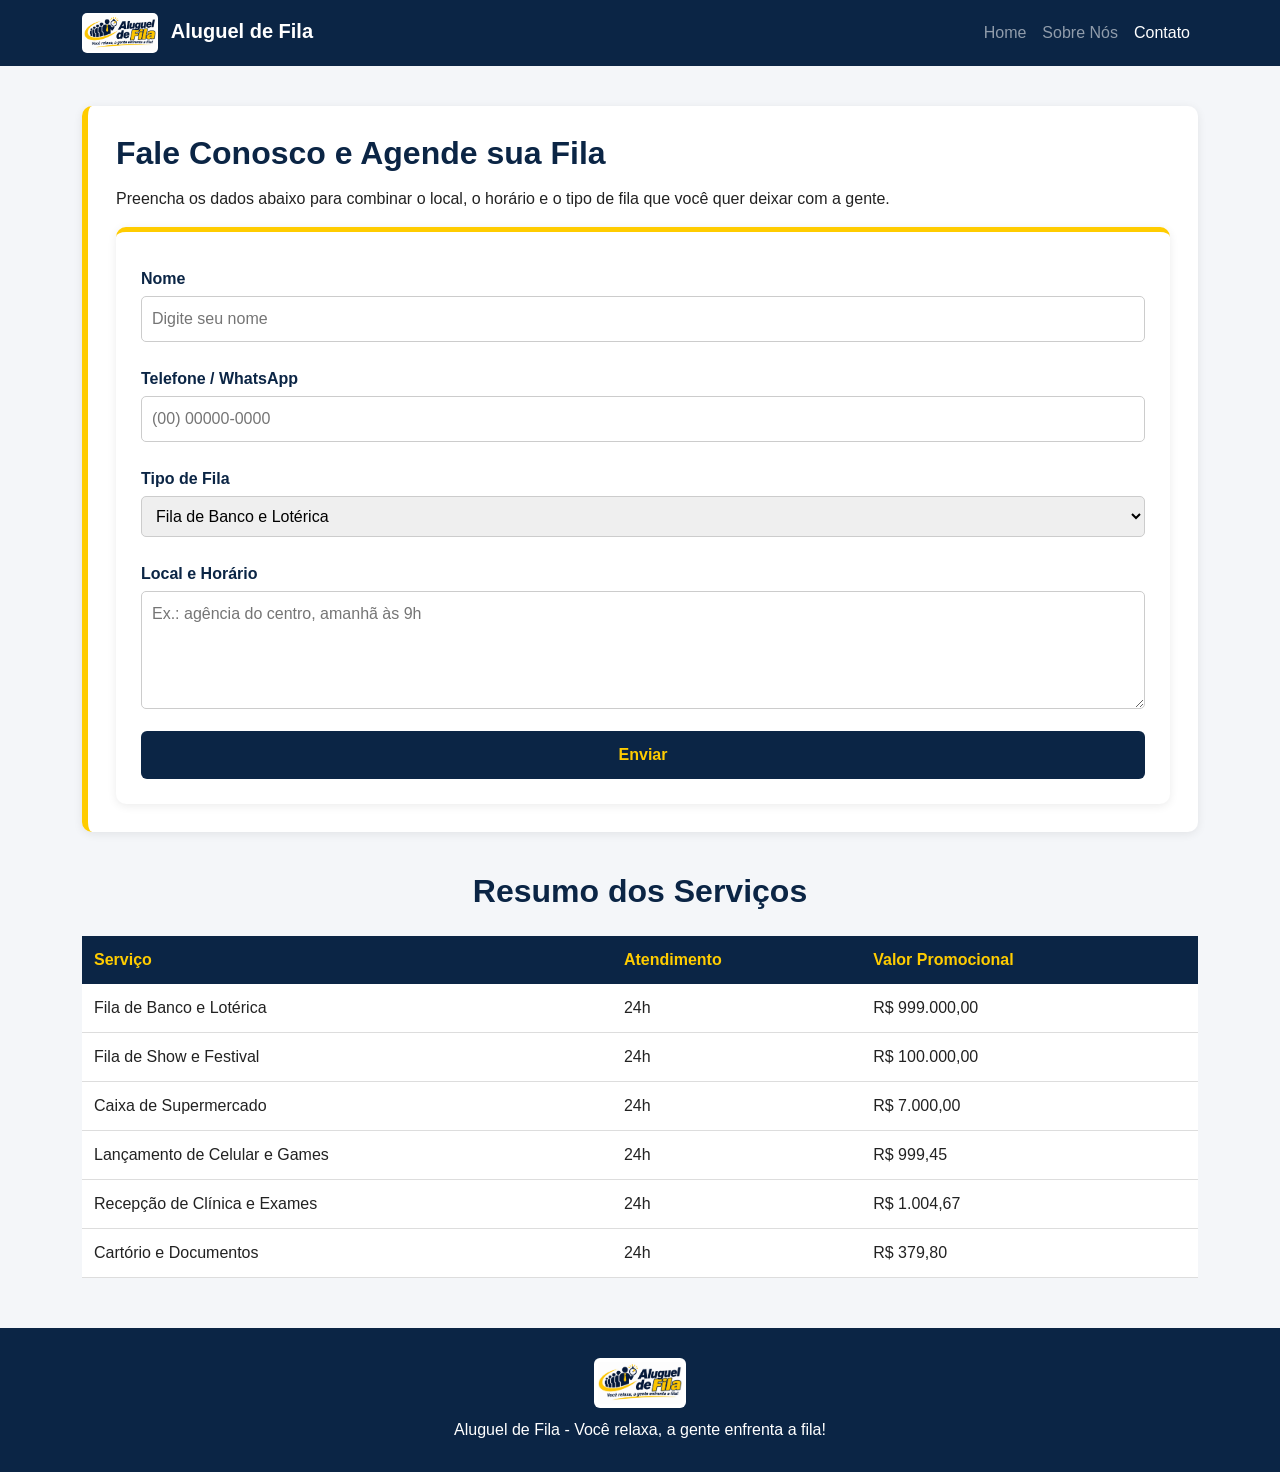
==== pages/contato.html @ 127860b2 "Estilização das páginas" ====
<!DOCTYPE html>
<html lang="pt-BR">
<head>
    <meta charset="UTF-8">
    <meta name="viewport" content="width=device-width, initial-scale=1.0">
    <title>Aluguel de Fila - Contato</title>
    <link href="https://cdn.jsdelivr.net/npm/bootstrap@5.3.0/dist/css/bootstrap.min.css" rel="stylesheet">
    <link rel="stylesheet" href="../style/style.css">
</head>
<body>

    <header>
        <nav class="navbar navbar-expand-lg navbar-dark">
            <div class="container">
                <a class="navbar-brand" href="../index.html">
                    <img src="../img/logo.jpg" alt="Logo Aluguel de Fila">
                    Aluguel de Fila
                </a>
                <button class="navbar-toggler" type="button" data-bs-toggle="collapse" data-bs-target="#menuNavegacao">
                    <span class="navbar-toggler-icon"></span>
                </button>
                <div class="collapse navbar-collapse" id="menuNavegacao">
                    <ul class="navbar-nav ms-auto">
                        <li class="nav-item">
                            <a class="nav-link" href="../index.html">Home</a>
                        </li>
                        <li class="nav-item">
                            <a class="nav-link" href="../pages/sobre.html">Sobre Nós</a>
                        </li>
                        <li class="nav-item">
                            <a class="nav-link active" href="../pages/contato.html">Contato</a>
                        </li>
                    </ul>
                </div>
            </div>
        </nav>
    </header>

    <main class="container">
        <section id="contato-box">
            <h2>Fale Conosco e Agende sua Fila</h2>
            <p>Preencha os dados abaixo para combinar o local, o horário e o tipo de fila que você quer deixar com a gente.</p>

            <form>
                <label for="nome">Nome</label>
                <input type="text" id="nome" placeholder="Digite seu nome">

                <label for="telefone">Telefone / WhatsApp</label>
                <input type="text" id="telefone" placeholder="(00) 00000-0000">

                <label for="servico">Tipo de Fila</label>
                <select id="servico">
                    <option>Fila de Banco e Lotérica</option>
                    <option>Grade de Show e Festival</option>
                    <option>Caixa de Supermercado</option>
                    <option>Lançamento de Celular e Games</option>
                    <option>Recepção de Clínica e Exames</option>
                    <option>Cartório e Documentos</option>
                </select>

                <label for="mensagem">Local e Horário</label>
                <textarea id="mensagem" rows="4" placeholder="Ex.: agência do centro, amanhã às 9h"></textarea>

                <button>Enviar</button>
            </form>
        </section>

        <section id="tabela-precos">
            <h2>Resumo dos Serviços</h2>
            <table>
                <thead>
                    <tr>
                        <th>Serviço</th>
                        <th>Atendimento</th>
                        <th>Valor Promocional</th>
                    </tr>
                </thead>
                <tbody>
                    <tr>
                        <td>Fila de Banco e Lotérica</td>
                        <td>24h</td>
                        <td>R$ 999.000,00</td>
                    </tr>
                    <tr>
                        <td>Fila de Show e Festival</td>
                        <td>24h</td>
                        <td>R$ 100.000,00</td>
                    </tr>
                    <tr>
                        <td>Caixa de Supermercado</td>
                        <td>24h</td>
                        <td>R$ 7.000,00</td>
                    </tr>
                    <tr>
                        <td>Lançamento de Celular e Games</td>
                        <td>24h</td>
                        <td>R$ 999,45</td>
                    </tr>
                    <tr>
                        <td>Recepção de Clínica e Exames</td>
                        <td>24h</td>
                        <td>R$ 1.004,67</td>
                    </tr>
                    <tr>
                        <td>Cartório e Documentos</td>
                        <td>24h</td>
                        <td>R$ 379,80</td>
                    </tr>
                </tbody>
            </table>
        </section>
    </main>

    <footer>
        <img src="../img/logo.jpg" alt="Logo Aluguel de Fila">
        <p>Aluguel de Fila - Você relaxa, a gente enfrenta a fila!</p>
    </footer>

    <script src="https://cdn.jsdelivr.net/npm/bootstrap@5.3.0/dist/js/bootstrap.bundle.min.js"></script>
</body>
</html>
---- style/style.css ----
body {
    font-family: Arial, Helvetica, sans-serif;
    background-color: #f4f6f9;
    color: #222222;
    margin: 0;
    padding: 0;
}

header {
    background-color: #0b2545;
}

nav a {
    color: #ffffff;
    font-weight: bold;
}

nav a:hover {
    color: #ffcc00;
}

nav img {
    height: 40px;
    width: auto;
    background-color: #ffffff;
    padding: 2px;
    border-radius: 5px;
    margin-right: 8px;
}

#topo-banner {
    position: relative;
    width: 100%;
}

#topo-banner img:first-child {
    width: 100%;
    height: 380px;
    object-fit: cover;
    display: block;
}

#topo-banner img:nth-child(2) {
    position: absolute;
    top: 15px;
    right: 15px;
    width: 105px;
    height: auto;
    background-color: #ffffff;
    padding: 6px;
    border-radius: 8px;
    box-shadow: 0 4px 8px rgba(0, 0, 0, 0.35);
}

#topo-banner h2 {
    position: absolute;
    bottom: 14px;
    left: 16px;
    transform: none;
    background-color: #0b2545;
    color: #ffcc00;
    padding: 8px 14px;
    border: 2px solid #ffcc00;
    border-radius: 6px;
    font-size: 15px;
    font-weight: bold;
    text-align: left;
    margin: 0;
    max-width: 310px;
}

section {
    margin-top: 40px;
    margin-bottom: 40px;
}

#sobre-empresa,
#historia-empresa,
#sobre-topo,
#contato-box {
    background-color: #ffffff;
    padding: 28px;
    border-radius: 10px;
    border-left: 6px solid #ffcc00;
    box-shadow: 0 2px 10px rgba(0, 0, 0, 0.08);
}

#sobre-topo {
    text-align: center;
    border-left: none;
    border-bottom: 5px solid #ffcc00;
}

#sobre-topo h1 {
    color: #0b2545;
    font-weight: bold;
    margin-bottom: 8px;
}

#sobre-empresa h2,
#historia-empresa h2,
#contato-box h2 {
    color: #0b2545;
    font-weight: bold;
    margin-bottom: 15px;
}

#sobre-empresa img,
#sobre-topo img {
    max-width: 160px;
    height: auto;
    display: block;
    margin-top: 15px;
}

#sobre-topo img {
    margin-left: auto;
    margin-right: auto;
}

#vantagens h2,
#servicos h2,
#missao-visao h2,
#como-funciona h2,
#tabela-precos h2 {
    color: #0b2545;
    font-weight: bold;
    text-align: center;
    margin-bottom: 25px;
}

#vantagens > div,
#missao-visao > div {
    display: grid;
    grid-template-columns: repeat(3, 1fr);
    gap: 20px;
}

#vantagens > div > div,
#missao-visao > div > div {
    background-color: #ffffff;
    padding: 20px;
    border-radius: 8px;
    border-top: 4px solid #ffcc00;
    box-shadow: 0 2px 8px rgba(0, 0, 0, 0.08);
}

#vantagens h3,
#missao-visao h3 {
    color: #0b2545;
    font-size: 19px;
    font-weight: bold;
}

#servicos .row > div,
#como-funciona .row > div {
    margin-bottom: 24px;
}

main .card {
    height: 100%;
    border: none;
    border-radius: 10px;
    box-shadow: 0 4px 8px rgba(0, 0, 0, 0.1);
}

main .card img {
    height: 190px;
    object-fit: cover;
}

main .card h3 {
    font-size: 19px;
    font-weight: bold;
    color: #0b2545;
}

main .card a {
    background-color: #ffcc00;
    color: #0b2545;
    font-weight: bold;
    border: none;
    width: 100%;
}

main .card a:hover {
    background-color: #e6b800;
    color: #0b2545;
}

table {
    width: 100%;
    background-color: #ffffff;
    border-collapse: collapse;
    margin-top: 20px;
}

th {
    background-color: #0b2545;
    color: #ffcc00;
    padding: 12px;
    text-align: left;
}

td {
    padding: 12px;
    border-bottom: 1px solid #dddddd;
}

form {
    background-color: #ffffff;
    padding: 25px;
    border-radius: 10px;
    border-top: 5px solid #ffcc00;
    box-shadow: 0 2px 10px rgba(0, 0, 0, 0.08);
}

label {
    font-weight: bold;
    color: #0b2545;
    margin-top: 10px;
    display: block;
}

input,
select,
textarea {
    width: 100%;
    padding: 10px;
    margin-top: 5px;
    margin-bottom: 15px;
    border: 1px solid #cccccc;
    border-radius: 5px;
}

form button {
    background-color: #0b2545;
    color: #ffcc00;
    font-weight: bold;
    padding: 12px 24px;
    border: none;
    border-radius: 6px;
    width: 100%;
}

form button:hover {
    background-color: #163a66;
}

footer {
    background-color: #0b2545;
    color: #ffffff;
    text-align: center;
    padding: 30px 15px;
    margin-top: 50px;
}

footer img {
    height: 50px;
    width: auto;
    background-color: #ffffff;
    padding: 4px;
    border-radius: 6px;
    margin-bottom: 10px;
}

footer p {
    margin: 0;
}
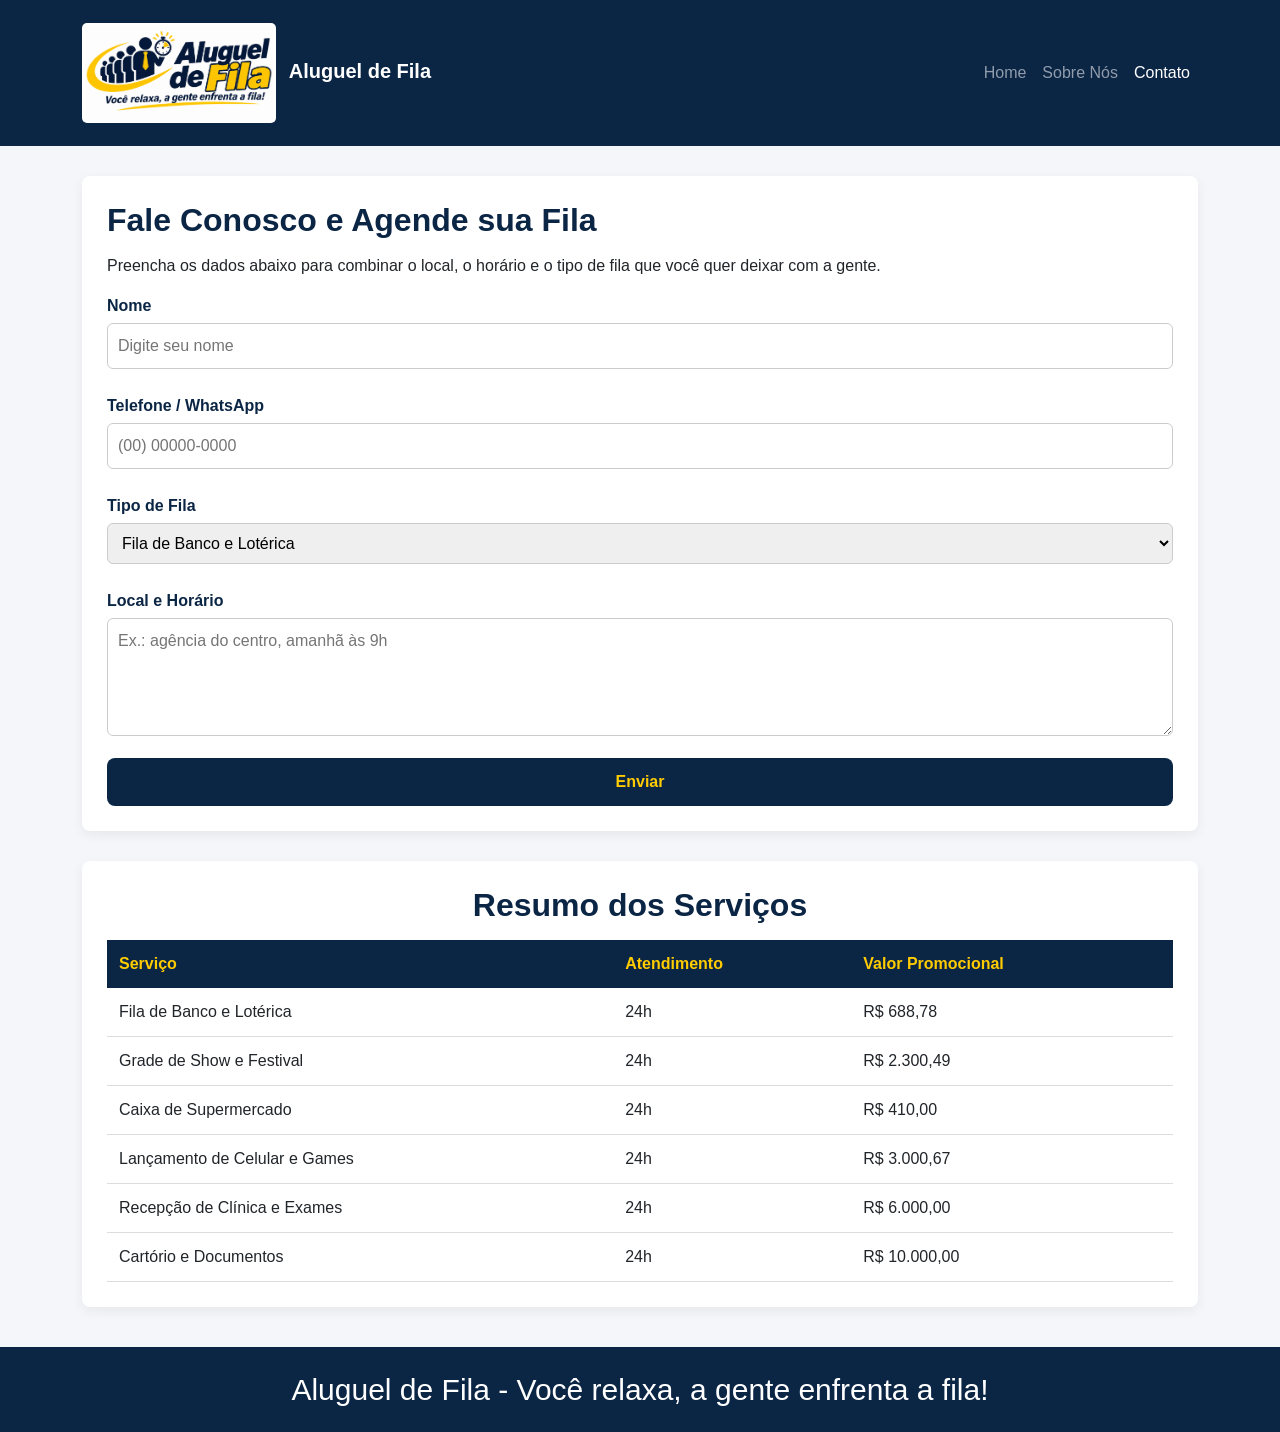
==== commit 5d0b5939: "Atualização das páginas" ====
--- a/pages/contato.html
+++ b/pages/contato.html
@@ -12,8 +12,8 @@
     <header>
         <nav class="navbar navbar-expand-lg navbar-dark">
             <div class="container">
-                <a class="navbar-brand" href="../index.html">
-                    <img src="../img/logo.jpg" alt="Logo Aluguel de Fila">
+                <a class="navbar-brand fw-bold" href="../index.html">
+                    <img src="../img/logo.jpg" alt="Logo Aluguel de Fila" class="logo-topo">
                     Aluguel de Fila
                 </a>
                 <button class="navbar-toggler" type="button" data-bs-toggle="collapse" data-bs-target="#menuNavegacao">
@@ -37,7 +37,7 @@
     </header>
 
     <main class="container">
-        <section id="contato-box">
+        <section>
             <h2>Fale Conosco e Agende sua Fila</h2>
             <p>Preencha os dados abaixo para combinar o local, o horário e o tipo de fila que você quer deixar com a gente.</p>
 
@@ -65,8 +65,8 @@
             </form>
         </section>
 
-        <section id="tabela-precos">
-            <h2>Resumo dos Serviços</h2>
+        <section>
+            <h2 class="text-center">Resumo dos Serviços</h2>
             <table>
                 <thead>
                     <tr>
@@ -79,40 +79,39 @@
                     <tr>
                         <td>Fila de Banco e Lotérica</td>
                         <td>24h</td>
-                        <td>R$ 999.000,00</td>
+                        <td>R$ 688,78</td>
                     </tr>
                     <tr>
-                        <td>Fila de Show e Festival</td>
+                        <td>Grade de Show e Festival</td>
                         <td>24h</td>
-                        <td>R$ 100.000,00</td>
+                        <td>R$ 2.300,49</td>
                     </tr>
                     <tr>
                         <td>Caixa de Supermercado</td>
                         <td>24h</td>
-                        <td>R$ 7.000,00</td>
+                        <td>R$ 410,00</td>
                     </tr>
                     <tr>
                         <td>Lançamento de Celular e Games</td>
                         <td>24h</td>
-                        <td>R$ 999,45</td>
+                        <td>R$ 3.000,67</td>
                     </tr>
                     <tr>
                         <td>Recepção de Clínica e Exames</td>
                         <td>24h</td>
-                        <td>R$ 1.004,67</td>
+                        <td>R$ 6.000,00</td>
                     </tr>
                     <tr>
                         <td>Cartório e Documentos</td>
                         <td>24h</td>
-                        <td>R$ 379,80</td>
+                        <td>R$ 10.000,00</td>
                     </tr>
                 </tbody>
             </table>
         </section>
     </main>
 
-    <footer>
-        <img src="../img/logo.jpg" alt="Logo Aluguel de Fila">
+    <footer class="rodape">
         <p>Aluguel de Fila - Você relaxa, a gente enfrenta a fila!</p>
     </footer>
 
--- a/style/style.css
+++ b/style/style.css
@@ -1,198 +1,214 @@
 body {
-    font-family: Arial, Helvetica, sans-serif;
-    background-color: #f4f6f9;
-    color: #222222;
     margin: 0;
     padding: 0;
+    font-family: Arial, sans-serif;
+    background-color: #f4f6f9;
+    color: #212529;
 }
 
 header {
     background-color: #0b2545;
+    padding: 10px 0;
+}
+
+header img,
+nav img,
+.logo-topo {
+    height: 100px;
+    width: auto;
+    background-color: #ffffff;
+    padding: 3px;
+    border-radius: 5px;
+    margin-right: 8px;
 }
 
 nav a {
     color: #ffffff;
     font-weight: bold;
+    font-size: 16px;
 }
 
 nav a:hover {
     color: #ffcc00;
 }
 
-nav img {
-    height: 40px;
-    width: auto;
-    background-color: #ffffff;
-    padding: 2px;
-    border-radius: 5px;
-    margin-right: 8px;
-}
-
-#topo-banner {
-    position: relative;
-    width: 100%;
-}
-
-#topo-banner img:first-child {
-    width: 100%;
-    height: 380px;
-    object-fit: cover;
-    display: block;
-}
-
-#topo-banner img:nth-child(2) {
-    position: absolute;
-    top: 15px;
-    right: 15px;
-    width: 105px;
+.logo-caixa {
+    max-width: 95px;
     height: auto;
-    background-color: #ffffff;
-    padding: 6px;
-    border-radius: 8px;
-    box-shadow: 0 4px 8px rgba(0, 0, 0, 0.35);
-}
-
-#topo-banner h2 {
-    position: absolute;
-    bottom: 14px;
-    left: 16px;
-    transform: none;
-    background-color: #0b2545;
-    color: #ffcc00;
-    padding: 8px 14px;
-    border: 2px solid #ffcc00;
+    display: block;
+    margin-top: 12px;
     border-radius: 6px;
-    font-size: 15px;
-    font-weight: bold;
-    text-align: left;
-    margin: 0;
-    max-width: 310px;
 }
 
 section {
-    margin-top: 40px;
-    margin-bottom: 40px;
-}
-
-#sobre-empresa,
-#historia-empresa,
-#sobre-topo,
-#contato-box {
-    background-color: #ffffff;
-    padding: 28px;
-    border-radius: 10px;
-    border-left: 6px solid #ffcc00;
-    box-shadow: 0 2px 10px rgba(0, 0, 0, 0.08);
-}
-
-#sobre-topo {
-    text-align: center;
-    border-left: none;
-    border-bottom: 5px solid #ffcc00;
-}
-
-#sobre-topo h1 {
-    color: #0b2545;
-    font-weight: bold;
-    margin-bottom: 8px;
-}
-
-#sobre-empresa h2,
-#historia-empresa h2,
-#contato-box h2 {
+    background-color: #ffffff;
+    padding: 25px;
+    margin-top: 30px;
+    margin-bottom: 30px;
+    border-radius: 8px;
+    box-shadow: 0 4px 12px rgba(0, 0, 0, 0.06);
+}
+
+h1,
+h2 {
     color: #0b2545;
     font-weight: bold;
     margin-bottom: 15px;
 }
 
-#sobre-empresa img,
-#sobre-topo img {
-    max-width: 160px;
-    height: auto;
-    display: block;
-    margin-top: 15px;
-}
-
-#sobre-topo img {
-    margin-left: auto;
-    margin-right: auto;
-}
-
-#vantagens h2,
-#servicos h2,
-#missao-visao h2,
-#como-funciona h2,
-#tabela-precos h2 {
-    color: #0b2545;
-    font-weight: bold;
-    text-align: center;
-    margin-bottom: 25px;
-}
-
-#vantagens > div,
-#missao-visao > div {
+.caixa-flex {
+    display: flex;
+    gap: 15px;
+    padding: 10px 0;
+    flex-wrap: wrap;
+}
+
+.item-vantagem {
+    flex: 1;
+    min-width: 220px;
+    background-color: #0b2545;
+    color: #ffffff;
+    padding: 20px;
+    text-align: center;
+    border-radius: 8px;
+    transition: 0.3s;
+}
+
+.item-vantagem:hover {
+    transform: translateY(-5px);
+}
+
+.item-vantagem h3 {
+    color: #ffcc00;
+    font-size: 20px;
+    font-weight: bold;
+}
+
+.grade {
+    display: grid;
+    grid-template-columns: repeat(3, 1fr);
+    gap: 15px;
+    padding: 10px 0;
+}
+
+.grade-servicos {
     display: grid;
     grid-template-columns: repeat(3, 1fr);
     gap: 20px;
-}
-
-#vantagens > div > div,
-#missao-visao > div > div {
-    background-color: #ffffff;
+    padding: 10px 0;
+}
+
+.caixa {
+    background-color: #cdeffd;
+    color: #0b2545;
+    font-weight: bold;
     padding: 20px;
-    border-radius: 8px;
-    border-top: 4px solid #ffcc00;
-    box-shadow: 0 2px 8px rgba(0, 0, 0, 0.08);
-}
-
-#vantagens h3,
-#missao-visao h3 {
-    color: #0b2545;
-    font-size: 19px;
-    font-weight: bold;
-}
-
-#servicos .row > div,
-#como-funciona .row > div {
-    margin-bottom: 24px;
-}
-
-main .card {
-    height: 100%;
+    border-radius: 12px;
+    box-shadow: 0 4px 12px rgba(0, 0, 0, 0.06);
+    transition: 0.3s;
+}
+
+.caixa:hover {
+    transform: translateY(-5px);
+}
+
+.larga {
+    grid-column: span 2;
+    background-color: #fff1b8;
+}
+
+.toda {
+    grid-column: 1 / -1;
+    background-color: #e9ecef;
+}
+
+.card {
+    background-color: #ffffff;
     border: none;
     border-radius: 10px;
-    box-shadow: 0 4px 8px rgba(0, 0, 0, 0.1);
-}
-
-main .card img {
-    height: 190px;
+    box-shadow: 0 4px 12px rgba(0, 0, 0, 0.08);
+    transition: 0.3s;
+    height: 100%;
+    overflow: hidden;
+}
+
+.card:hover {
+    transform: translateY(-5px);
+}
+
+.card img {
+    width: 100%;
+    height: 150px;
     object-fit: cover;
-}
-
-main .card h3 {
-    font-size: 19px;
-    font-weight: bold;
-    color: #0b2545;
-}
-
-main .card a {
+    border-top-left-radius: 10px;
+    border-top-right-radius: 10px;
+}
+
+.card-body {
+    padding: 15px;
+}
+
+.card-title {
+    font-size: 16px;
+    font-weight: bold;
+    color: #0b2545;
+    margin-bottom: 8px;
+}
+
+.card-text {
+    font-size: 13px;
+    line-height: 1.4;
+    margin-bottom: 10px;
+}
+
+.botao {
+    display: block;
     background-color: #ffcc00;
     color: #0b2545;
     font-weight: bold;
-    border: none;
-    width: 100%;
-}
-
-main .card a:hover {
-    background-color: #e6b800;
-    color: #0b2545;
+    text-align: center;
+    text-decoration: none;
+    padding: 10px 15px;
+    border-radius: 8px;
+    width: 100%;
+    transition: 0.3s;
+}
+
+.botao:hover {
+    background-color: #0b2545;
+    color: #ffcc00;
+}
+
+.banner {
+    background-color: #0b2545;
+    padding: 15px;
+    margin-top: 25px;
+    margin-bottom: 25px;
+    border-radius: 10px;
+    text-align: center;
+}
+
+.banner img {
+    max-width: 900px;
+    width: 700px;
+    height: auto;
+    border-radius: 8px;
+}
+
+.banner p {
+    font-size: 12px;
+    font-weight: bold;
+    color: #ffcc00;
+    text-align: center;
+    margin-top: 8px;
+    margin-bottom: 0;
 }
 
 table {
     width: 100%;
     background-color: #ffffff;
     border-collapse: collapse;
-    margin-top: 20px;
+    margin-top: 15px;
 }
 
 th {
@@ -205,14 +221,6 @@
 td {
     padding: 12px;
     border-bottom: 1px solid #dddddd;
-}
-
-form {
-    background-color: #ffffff;
-    padding: 25px;
-    border-radius: 10px;
-    border-top: 5px solid #ffcc00;
-    box-shadow: 0 2px 10px rgba(0, 0, 0, 0.08);
 }
 
 label {
@@ -230,40 +238,45 @@
     margin-top: 5px;
     margin-bottom: 15px;
     border: 1px solid #cccccc;
+    border-radius: 6px;
+}
+
+form button {
+    background-color: #0b2545;
+    color: #ffcc00;
+    font-weight: bold;
+    padding: 12px 20px;
+    border: none;
+    border-radius: 8px;
+    width: 100%;
+    transition: 0.3s;
+}
+
+form button:hover {
+    background-color: #ffcc00;
+    color: #0b2545;
+}
+
+.rodape {
+    background-color: #0b2545;
+    color: #ffffff;
+    padding: 20px;
+    margin-top: 40px;
+    text-align: center;
+    display: block;
+}
+
+.rodape img {
+    height: 35px;
+    width: auto;
+    background-color: #ffffff;
+    padding: 3px;
     border-radius: 5px;
-}
-
-form button {
-    background-color: #0b2545;
-    color: #ffcc00;
-    font-weight: bold;
-    padding: 12px 24px;
-    border: none;
-    border-radius: 6px;
-    width: 100%;
-}
-
-form button:hover {
-    background-color: #163a66;
-}
-
-footer {
-    background-color: #0b2545;
-    color: #ffffff;
-    text-align: center;
-    padding: 30px 15px;
-    margin-top: 50px;
-}
-
-footer img {
-    height: 50px;
-    width: auto;
-    background-color: #ffffff;
-    padding: 4px;
-    border-radius: 6px;
-    margin-bottom: 10px;
-}
-
-footer p {
+    margin-bottom: 8px;
+}
+
+.rodape p {
+    font-size: 30px;
+    text-align: center;
     margin: 0;
 }
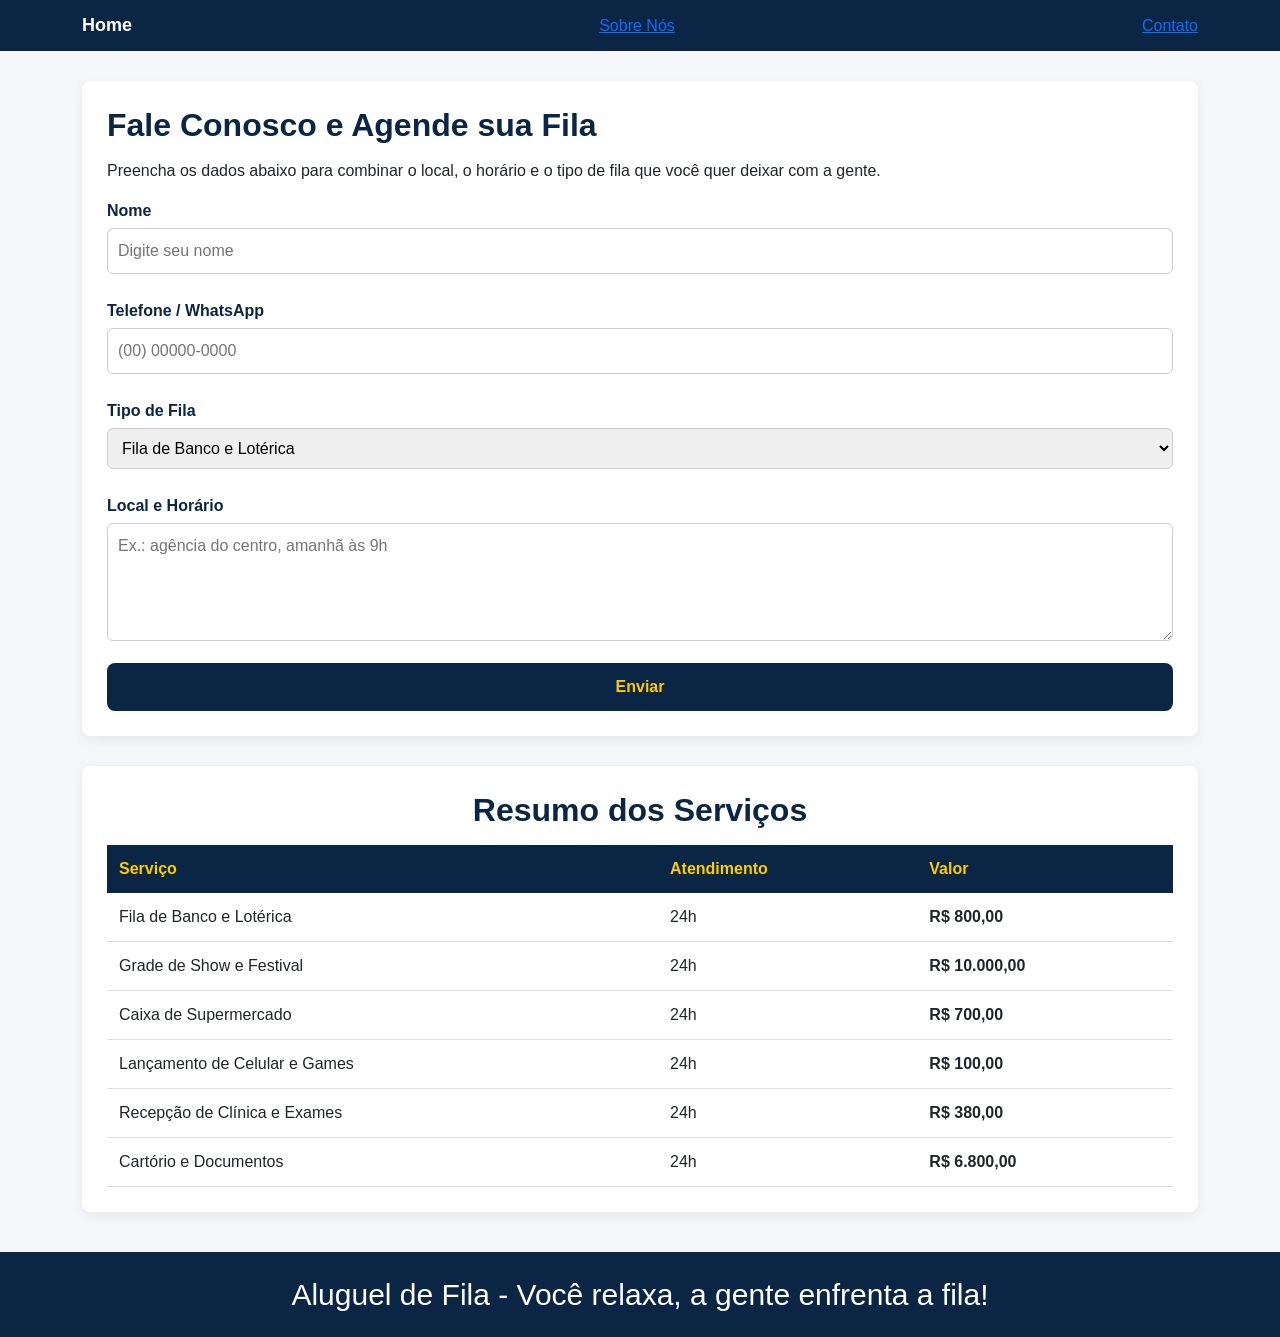
==== commit 9d722810: "Estilização das páginas" ====
--- a/pages/contato.html
+++ b/pages/contato.html
@@ -10,29 +10,11 @@
 <body>
 
     <header>
-        <nav class="navbar navbar-expand-lg navbar-dark">
-            <div class="container">
-                <a class="navbar-brand fw-bold" href="../index.html">
-                    <img src="../img/logo.jpg" alt="Logo Aluguel de Fila" class="logo-topo">
-                    Aluguel de Fila
-                </a>
-                <button class="navbar-toggler" type="button" data-bs-toggle="collapse" data-bs-target="#menuNavegacao">
-                    <span class="navbar-toggler-icon"></span>
-                </button>
-                <div class="collapse navbar-collapse" id="menuNavegacao">
-                    <ul class="navbar-nav ms-auto">
-                        <li class="nav-item">
-                            <a class="nav-link" href="../index.html">Home</a>
-                        </li>
-                        <li class="nav-item">
-                            <a class="nav-link" href="../pages/sobre.html">Sobre Nós</a>
-                        </li>
-                        <li class="nav-item">
-                            <a class="nav-link active" href="../pages/contato.html">Contato</a>
-                        </li>
-                    </ul>
-                </div>
-            </div>
+        <nav class="container topo-flex">
+            <a class="marca-topo" href="../index.html">Home</a></li>
+                <li><a href="../pages/sobre.html">Sobre Nós</a></li>
+                <li><a href="../pages/contato.html" class="ativo">Contato</a></li>
+            </ul>
         </nav>
     </header>
 
@@ -72,39 +54,39 @@
                     <tr>
                         <th>Serviço</th>
                         <th>Atendimento</th>
-                        <th>Valor Promocional</th>
+                        <th>Valor</th>
                     </tr>
                 </thead>
                 <tbody>
                     <tr>
                         <td>Fila de Banco e Lotérica</td>
                         <td>24h</td>
-                        <td>R$ 688,78</td>
+                        <td><strong>R$ 800,00</strong></td>
                     </tr>
                     <tr>
                         <td>Grade de Show e Festival</td>
                         <td>24h</td>
-                        <td>R$ 2.300,49</td>
+                        <td><strong>R$ 10.000,00</strong></td>
                     </tr>
                     <tr>
                         <td>Caixa de Supermercado</td>
                         <td>24h</td>
-                        <td>R$ 410,00</td>
+                        <td><strong>R$ 700,00</strong></td>
                     </tr>
                     <tr>
                         <td>Lançamento de Celular e Games</td>
                         <td>24h</td>
-                        <td>R$ 3.000,67</td>
+                        <td><strong>R$ 100,00</strong></td>
                     </tr>
                     <tr>
                         <td>Recepção de Clínica e Exames</td>
                         <td>24h</td>
-                        <td>R$ 6.000,00</td>
+                        <td><strong>R$ 380,00</strong></td>
                     </tr>
                     <tr>
                         <td>Cartório e Documentos</td>
                         <td>24h</td>
-                        <td>R$ 10.000,00</td>
+                        <td><strong>R$ 6.800,00</strong></td>
                     </tr>
                 </tbody>
             </table>
--- a/style/style.css
+++ b/style/style.css
@@ -8,13 +8,32 @@
 
 header {
     background-color: #0b2545;
-    padding: 10px 0;
+    padding: 12px 0;
+}
+
+header nav {
+    display: flex;
+    justify-content: space-between;
+    align-items: center;
+    gap: 20px;
+}
+
+.marca-topo {
+    display: flex;
+    align-items: center;
+    color: #ffffff;
+    font-weight: bold;
+    font-size: 18px;
+    text-decoration: none;
+}
+
+.marca-topo:hover {
+    color: #ffcc00;
 }
 
 header img,
-nav img,
 .logo-topo {
-    height: 100px;
+    height: 200px;
     width: auto;
     background-color: #ffffff;
     padding: 3px;
@@ -22,13 +41,30 @@
     margin-right: 8px;
 }
 
-nav a {
+header ul {
+    display: flex;
+    align-items: center;
+    gap: 22px;
+    list-style: none;
+    margin: 0;
+    padding: 0;
+}
+
+header li {
+    list-style: none;
+    margin: 0;
+    padding: 0;
+}
+
+header ul a {
     color: #ffffff;
     font-weight: bold;
     font-size: 16px;
-}
-
-nav a:hover {
+    text-decoration: none;
+}
+
+header ul a:hover,
+header ul a.ativo {
     color: #ffcc00;
 }
 
@@ -137,8 +173,8 @@
 }
 
 .card img {
-    width: 100%;
-    height: 150px;
+    width: auto;
+    height: 300px;
     object-fit: cover;
     border-top-left-radius: 10px;
     border-top-right-radius: 10px;
@@ -149,16 +185,23 @@
 }
 
 .card-title {
-    font-size: 16px;
+    font-size: 17px;
     font-weight: bold;
     color: #0b2545;
     margin-bottom: 8px;
 }
 
 .card-text {
-    font-size: 13px;
-    line-height: 1.4;
+    font-size: 15px;
+    line-height: 1.45;
     margin-bottom: 10px;
+}
+
+.preco-card {
+    font-size: 17px;
+    font-weight: bold;
+    color: #0b2545;
+    margin-bottom: 12px;
 }
 
 .botao {
@@ -266,15 +309,6 @@
     display: block;
 }
 
-.rodape img {
-    height: 35px;
-    width: auto;
-    background-color: #ffffff;
-    padding: 3px;
-    border-radius: 5px;
-    margin-bottom: 8px;
-}
-
 .rodape p {
     font-size: 30px;
     text-align: center;
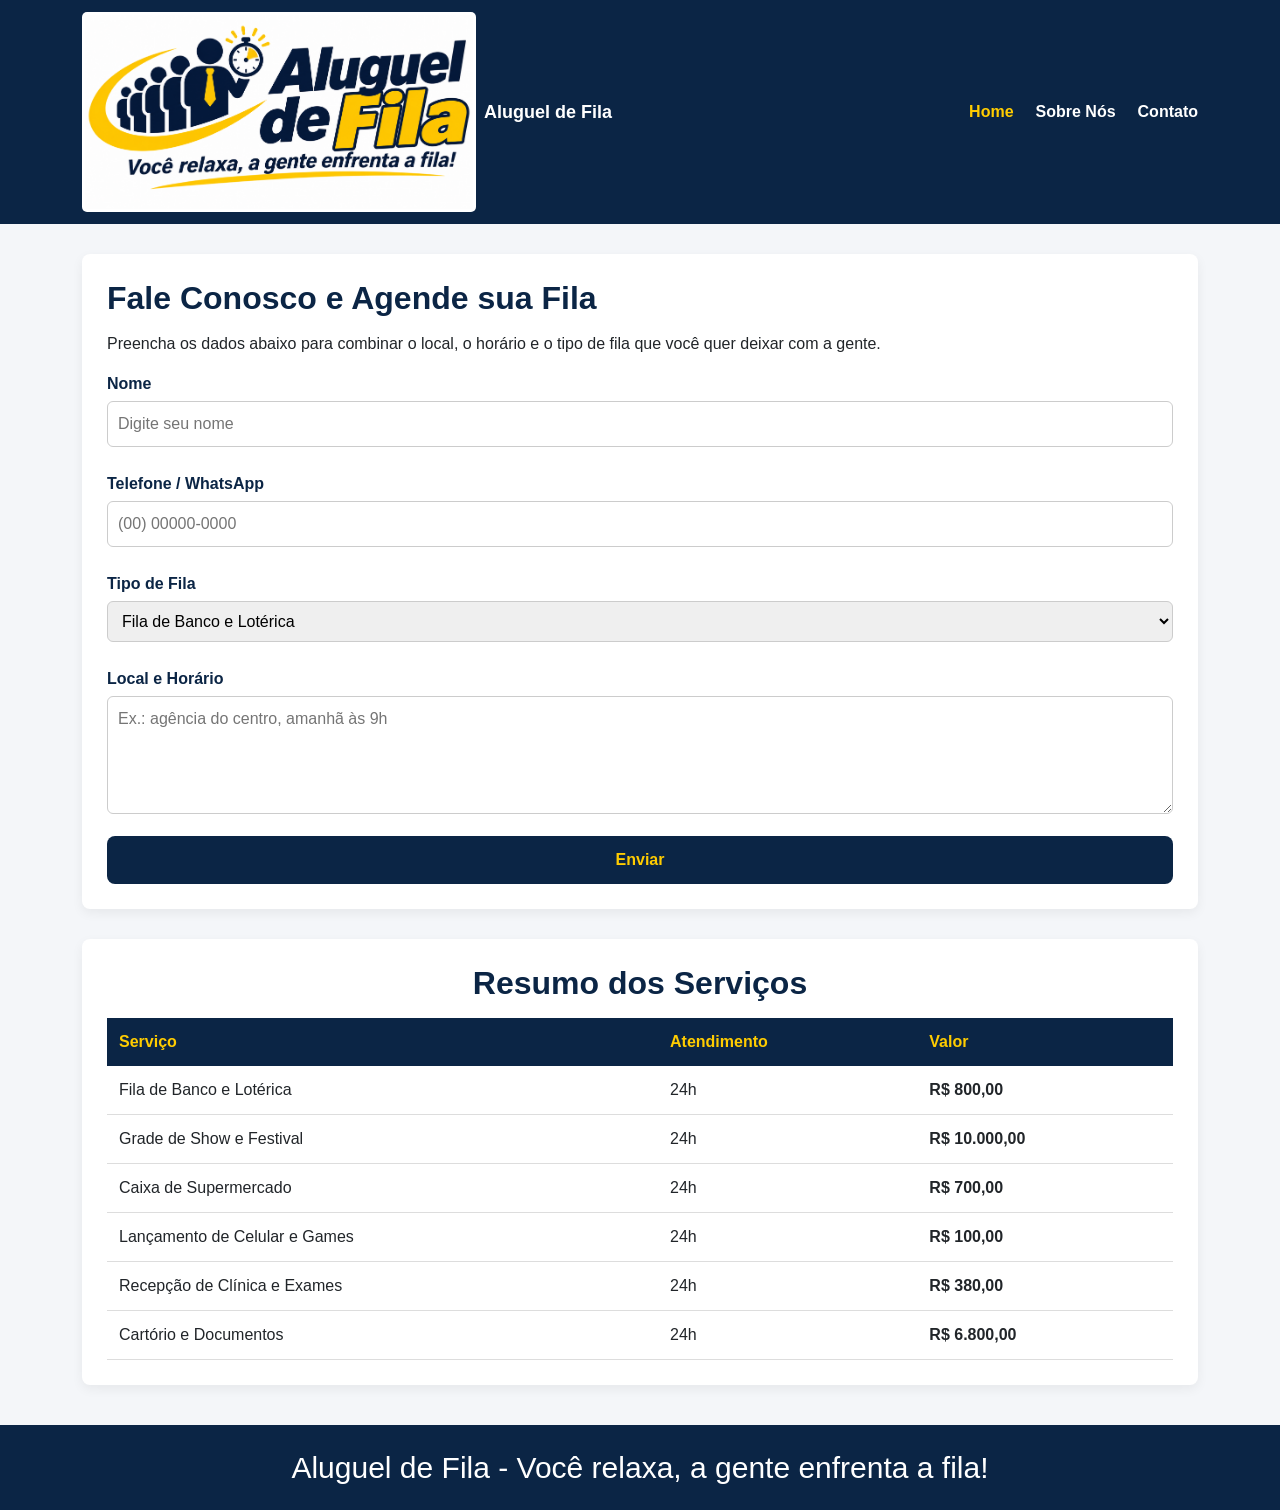
==== commit b9d7f9ca: "Atualização das páginas" ====
--- a/pages/contato.html
+++ b/pages/contato.html
@@ -9,11 +9,16 @@
 </head>
 <body>
 
-    <header>
+   <header>
         <nav class="container topo-flex">
-            <a class="marca-topo" href="../index.html">Home</a></li>
+            <a class="marca-topo" href="../index.html">
+                <img src="../img/logo.jpg" alt="Logótipo Aluguel de Fila" class="logo-topo">
+                <span>Aluguel de Fila</span>
+            </a>
+            <ul class="menu-links">
+                <li><a href="../index.html" class="ativo">Home</a></li>
                 <li><a href="../pages/sobre.html">Sobre Nós</a></li>
-                <li><a href="../pages/contato.html" class="ativo">Contato</a></li>
+                <li><a href="../pages/contato.html">Contato</a></li>
             </ul>
         </nav>
     </header>
